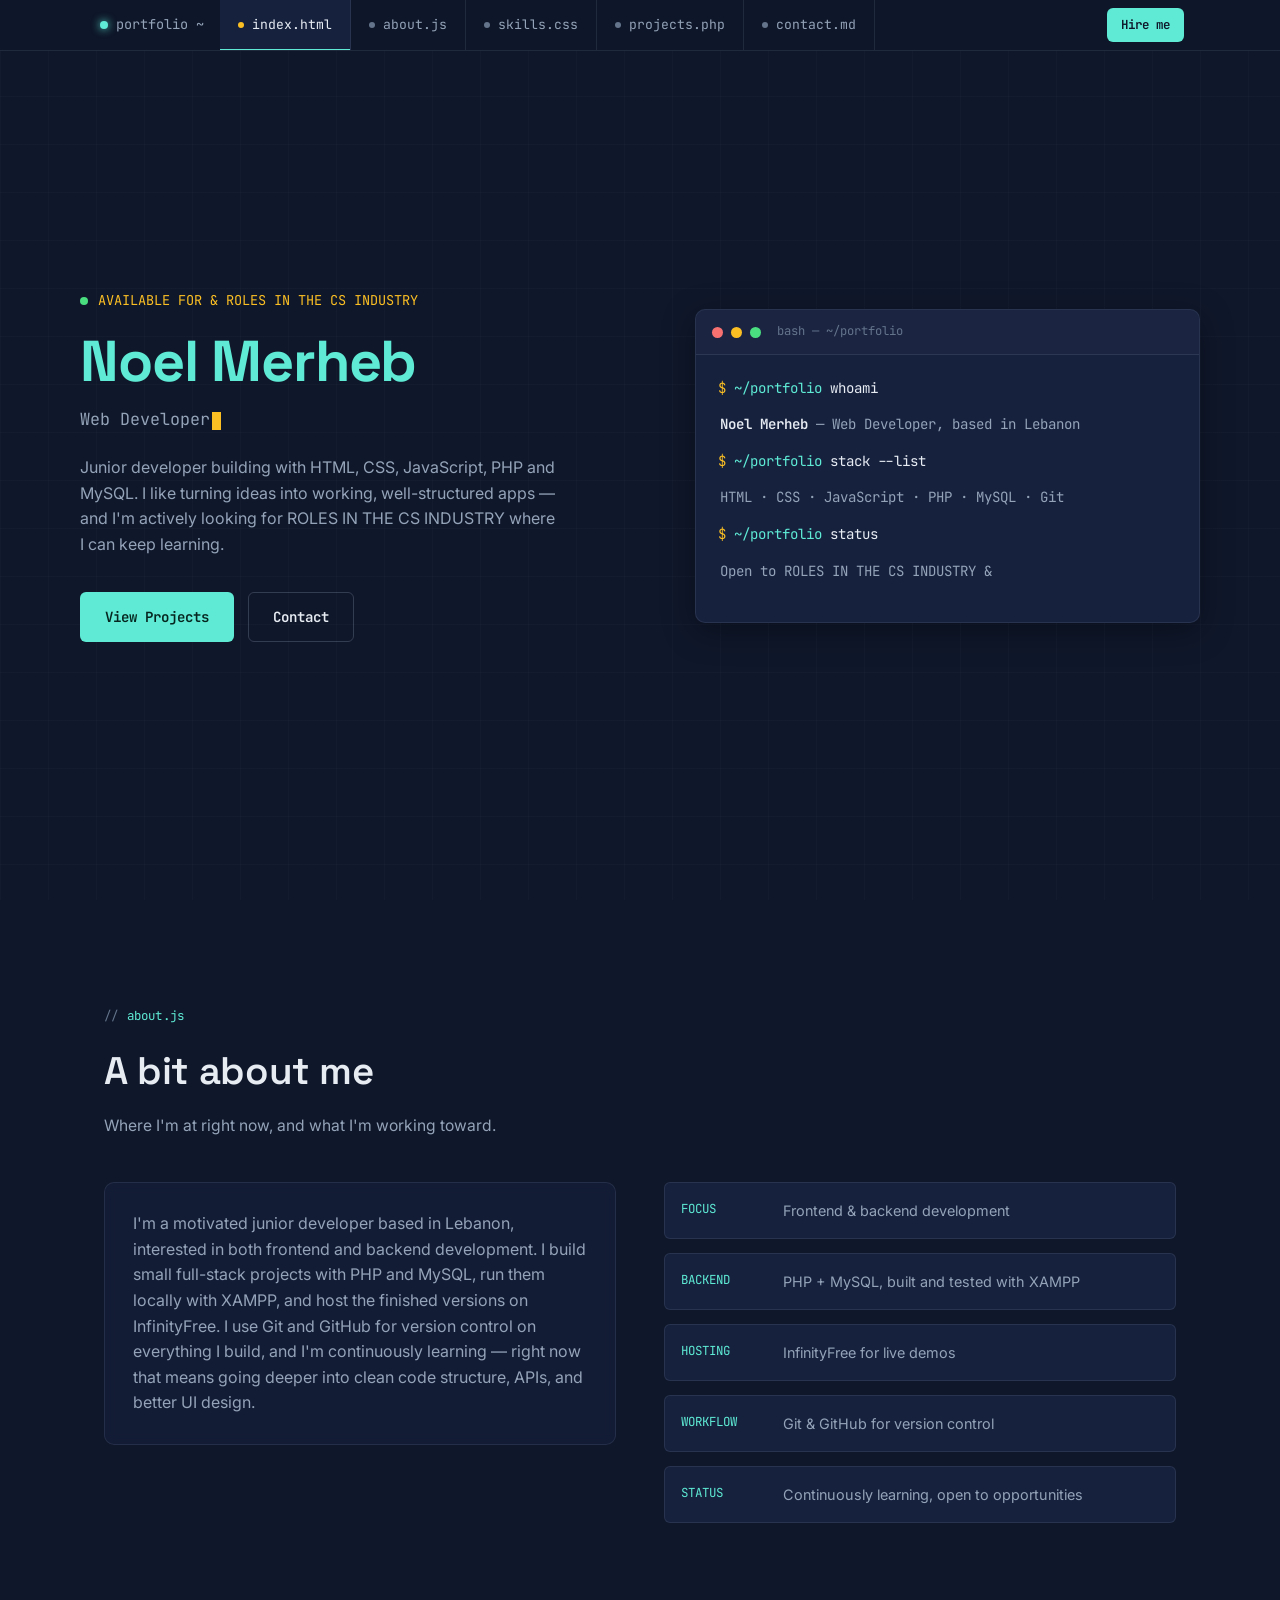
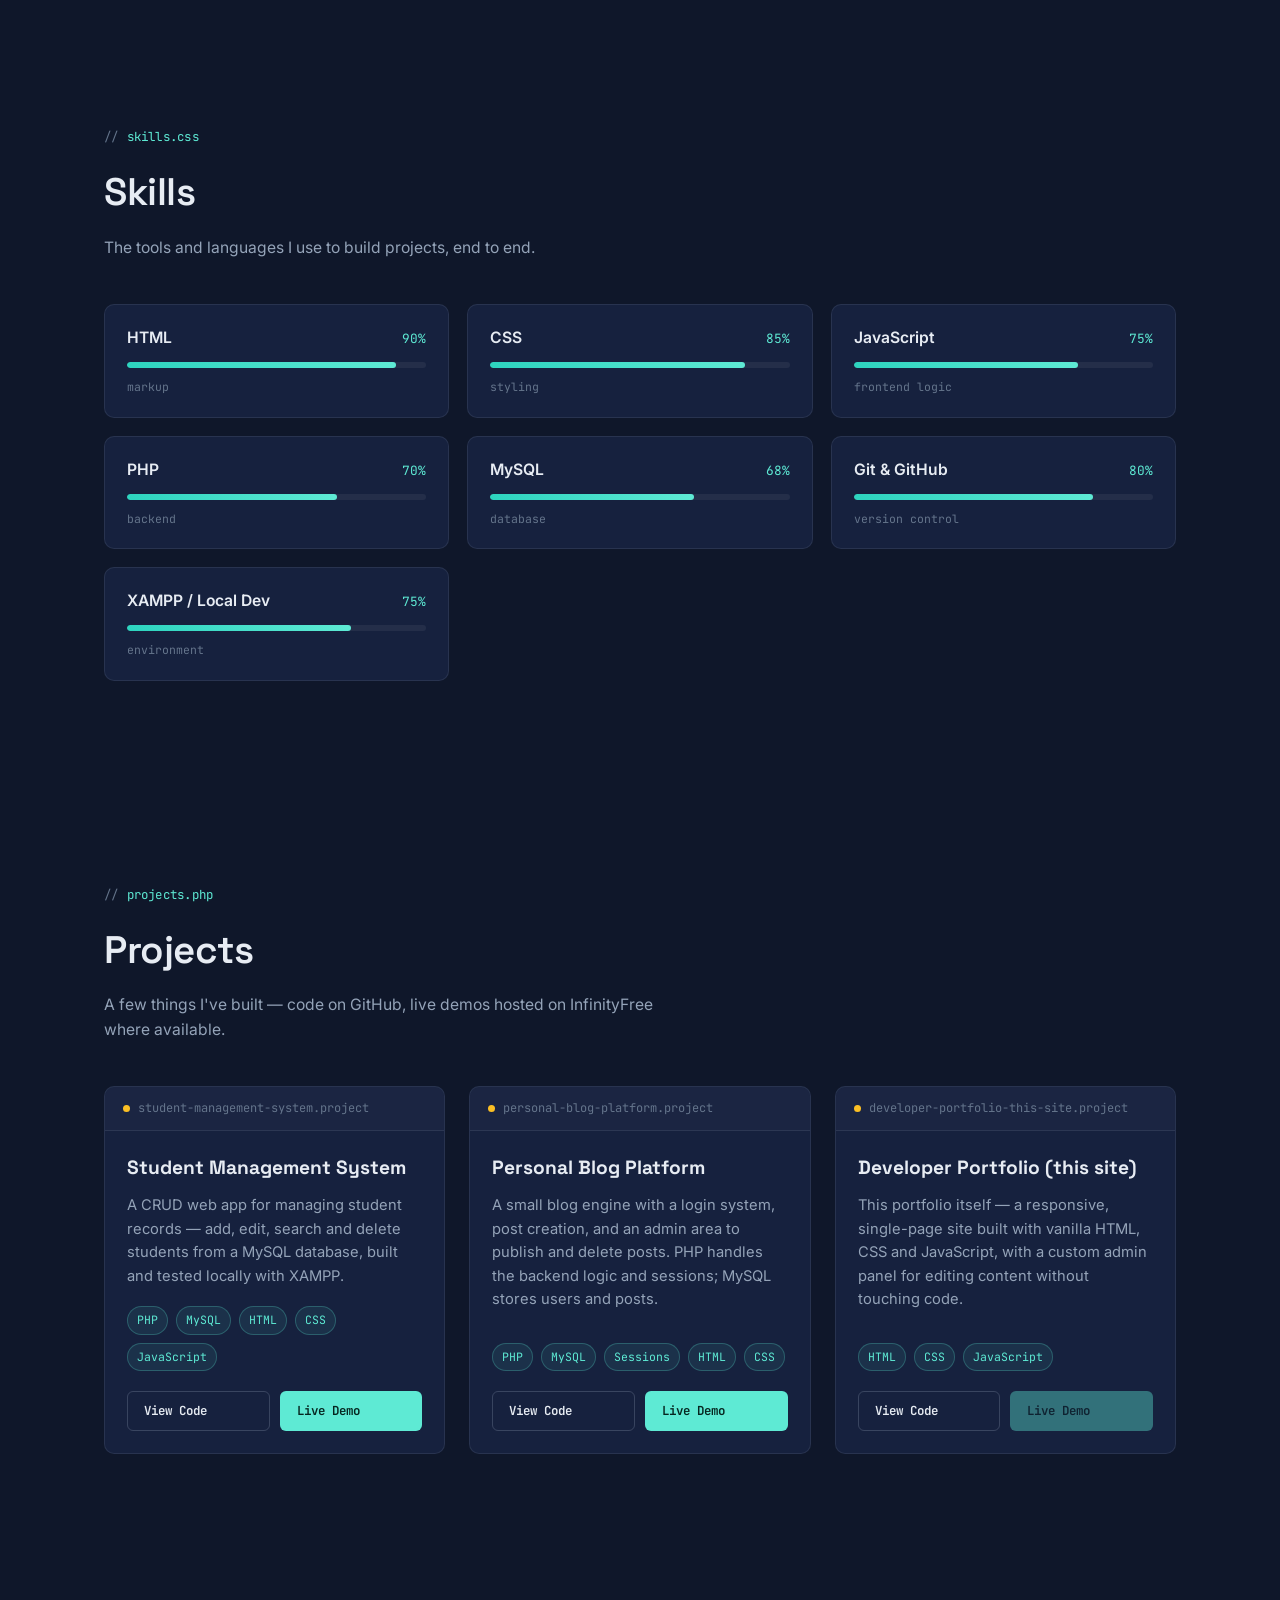
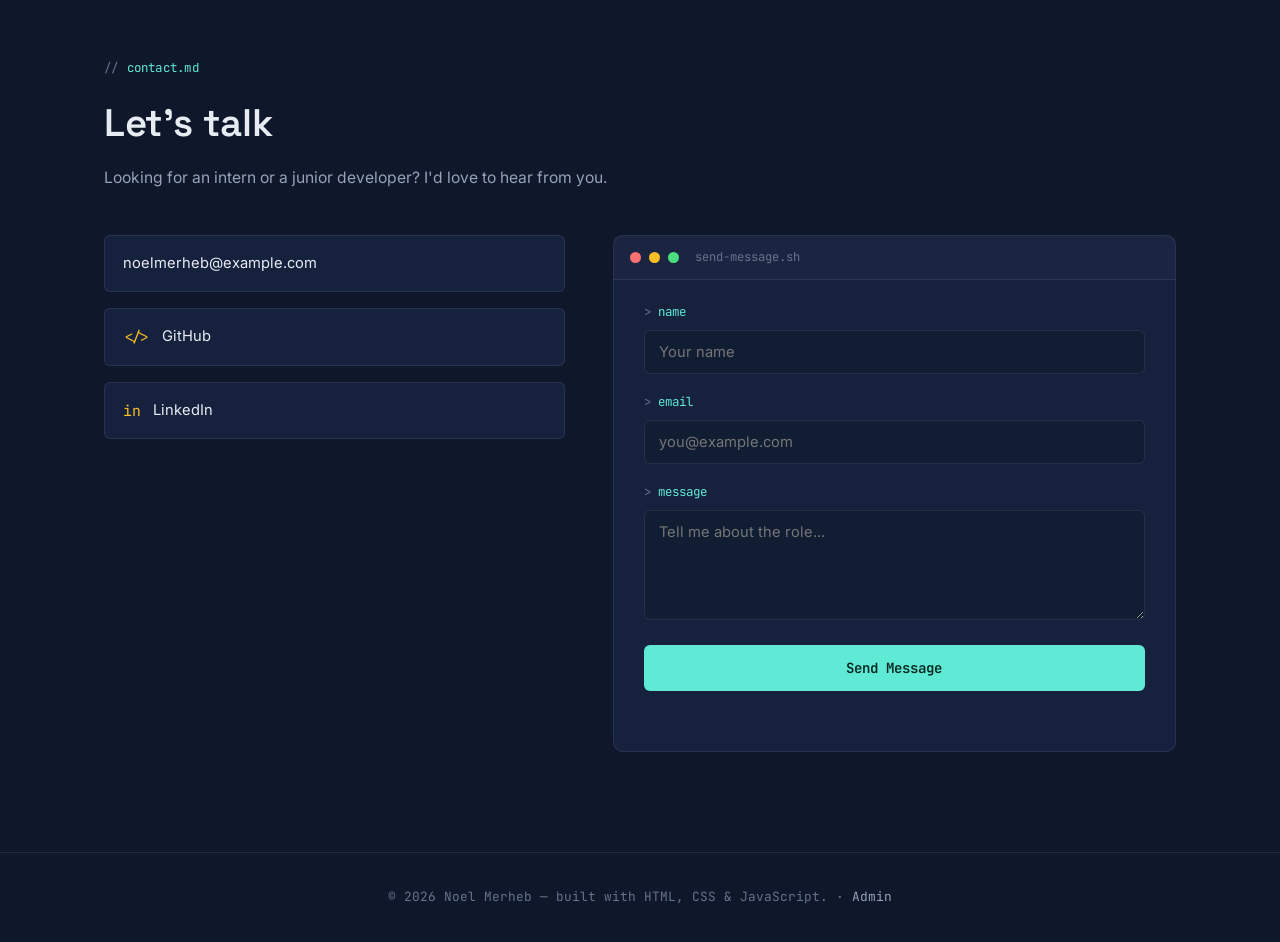
==== index.html @ 2f12182f "Add files via upload" ====
<!DOCTYPE html>
<html lang="en">
<head>
<meta charset="UTF-8">
<meta name="viewport" content="width=device-width, initial-scale=1.0">
<title>Noel Merheb — Web Developer</title>
<meta name="description" content="Portfolio of Noel Merheb, a junior web developer from Lebanon working with HTML, CSS, JavaScript, PHP and MySQL.">
<link rel="preconnect" href="https://fonts.googleapis.com">
<link href="https://fonts.googleapis.com/css2?family=Space+Grotesk:wght@500;600;700&family=Inter:wght@400;500;600&family=JetBrains+Mono:wght@400;500;600&display=swap" rel="stylesheet">
<link rel="stylesheet" href="style.css">
</head>
<body>

<div class="tabbar-wrap">
  <nav class="tabbar" id="tabbar">
    <div class="brand"><span class="dot"></span><span class="full">portfolio</span>~</div>
    <a class="tab active" data-target="home" href="#home"><span class="file-dot"></span>index.html</a>
    <a class="tab" data-target="about" href="#about"><span class="file-dot"></span>about.js</a>
    <a class="tab" data-target="skills" href="#skills"><span class="file-dot"></span>skills.css</a>
    <a class="tab" data-target="projects" href="#projects"><span class="file-dot"></span>projects.php</a>
    <a class="tab" data-target="contact" href="#contact"><span class="file-dot"></span>contact.md</a>
    <a class="cta-mini" href="#contact">Hire me</a>
  </nav>
</div>

<!-- ================= HERO ================= -->
<section id="home" class="hero container">
  <div class="hero-copy">
    <div class="kicker"><span class="pulse"></span>AVAILABLE FOR &amp; ROLES IN THE CS INDUSTRY</div>
    <h1><span data-field="name">Noel Merheb</span></h1>
    <p class="role"><span data-field="title">Web Developer</span><span class="cursor"></span></p>
    <p class="intro" data-field="heroIntro">Loading...</p>
    <div class="btn-row">
      <a href="#projects" class="btn btn-primary">View Projects</a>
      <a href="#contact" class="btn btn-ghost">Contact</a>
    </div>
  </div>

  <div class="terminal reveal in">
    <div class="terminal-bar">
      <span class="tdot red"></span><span class="tdot yellow"></span><span class="tdot green"></span>
      <span class="tname">bash — ~/portfolio</span>
    </div>
    <div class="terminal-body" id="terminalBody"></div>
  </div>
</section>

<!-- ================= ABOUT ================= -->
<section id="about">
  <div class="container">
    <div class="eyebrow">about.js</div>
    <h2 class="section-title">A bit about me</h2>
    <p class="section-sub">Where I'm at right now, and what I'm working toward.</p>

    <div class="about-grid">
      <div class="about-card reveal">
        <p data-field="aboutText">Loading...</p>
      </div>
      <div class="about-facts">
        <div class="fact reveal"><span class="k">FOCUS</span><span class="v">Frontend &amp; backend development</span></div>
        <div class="fact reveal"><span class="k">BACKEND</span><span class="v">PHP + MySQL, built and tested with XAMPP</span></div>
        <div class="fact reveal"><span class="k">HOSTING</span><span class="v">InfinityFree for live demos</span></div>
        <div class="fact reveal"><span class="k">WORKFLOW</span><span class="v">Git &amp; GitHub for version control</span></div>
        <div class="fact reveal"><span class="k">STATUS</span><span class="v">Continuously learning, open to opportunities</span></div>
      </div>
    </div>
  </div>
</section>

<!-- ================= SKILLS ================= -->
<section id="skills">
  <div class="container">
    <div class="eyebrow">skills.css</div>
    <h2 class="section-title">Skills</h2>
    <p class="section-sub">The tools and languages I use to build projects, end to end.</p>
    <div class="skills-grid" id="skillsGrid"></div>
  </div>
</section>

<!-- ================= PROJECTS ================= -->
<section id="projects">
  <div class="container">
    <div class="eyebrow">projects.php</div>
    <h2 class="section-title">Projects</h2>
    <p class="section-sub">A few things I've built — code on GitHub, live demos hosted on InfinityFree where available.</p>
    <div class="projects-grid" id="projectsGrid"></div>
  </div>
</section>

<!-- ================= CONTACT ================= -->
<section id="contact">
  <div class="container">
    <div class="eyebrow">contact.md</div>
    <h2 class="section-title">Let's talk</h2>
    <p class="section-sub">Looking for an intern or a junior developer? I'd love to hear from you.</p>

    <div class="contact-grid">
      <div class="contact-info">
        <a class="contact-link" data-field="email" href="#"><span class="ico">@</span><span data-field="email">email</span></a>
        <a class="contact-link" data-field="github" href="#" target="_blank" rel="noopener"><span class="ico">&lt;/&gt;</span>GitHub</a>
        <a class="contact-link" data-field="linkedin" href="#" target="_blank" rel="noopener"><span class="ico">in</span>LinkedIn</a>
      </div>

      <div class="form-card reveal">
        <div class="terminal-bar">
          <span class="tdot red"></span><span class="tdot yellow"></span><span class="tdot green"></span>
          <span class="tname">send-message.sh</span>
        </div>
        <form id="contactForm" novalidate>
          <div class="field">
            <label for="name">name</label>
            <input type="text" id="name" name="name" placeholder="Your name" required>
          </div>
          <div class="field">
            <label for="email">email</label>
            <input type="email" id="email" name="email" placeholder="you@example.com" required>
          </div>
          <div class="field">
            <label for="message">message</label>
            <textarea id="message" name="message" placeholder="Tell me about the role..." required></textarea>
          </div>
          <button type="submit" class="btn btn-primary btn-block">Send Message</button>
          <p class="form-status" id="formStatus"></p>
        </form>
      </div>
    </div>
  </div>
</section>

<footer>
  <div class="container">
    &copy; <span id="year"></span> <span data-field="name">Noel Merheb</span> — built with HTML, CSS &amp; JavaScript. ·
    <a href="admin.html">Admin</a>
  </div>
</footer>

<script src="script.js"></script>
</body>
</html>
---- style.css ----
/* =========================================================
   Noel Merheb — Developer Portfolio
   Design system: "IDE" theme — deep slate editor background,
   teal/amber syntax-inspired accents, mono utility face for
   structure, tab-bar navigation that mirrors an open editor.
   ========================================================= */

:root {
  /* Color tokens */
  --bg: #0f172a;
  --bg-soft: #111d33;
  --surface: #16213e;
  --surface-glass: rgba(22, 33, 62, 0.6);
  --border: rgba(148, 163, 184, 0.14);
  --border-strong: rgba(148, 163, 184, 0.28);

  --text: #e7ecf3;
  --text-muted: #94a3b8;
  --text-faint: #64748b;

  --accent: #5eead4;       /* teal — "string" */
  --accent-dim: #2dd4bf;
  --accent-2: #fbbf24;     /* amber — "keyword" */
  --accent-2-dim: #f59e0b;
  --danger: #f87171;
  --ok: #4ade80;

  /* Type */
  --font-display: 'Space Grotesk', 'Segoe UI', sans-serif;
  --font-body: 'Inter', 'Segoe UI', sans-serif;
  --font-mono: 'JetBrains Mono', 'Courier New', monospace;

  /* Layout */
  --max-w: 1120px;
  --radius: 10px;
  --radius-sm: 6px;
  --shadow-glass: 0 8px 32px rgba(0, 0, 0, 0.35);
}

* { margin: 0; padding: 0; box-sizing: border-box; }

html {
  scroll-behavior: smooth;
}

@media (prefers-reduced-motion: reduce) {
  html { scroll-behavior: auto; }
  *, *::before, *::after {
    animation-duration: 0.001ms !important;
    animation-iteration-count: 1 !important;
    transition-duration: 0.001ms !important;
  }
}

body {
  background: var(--bg);
  color: var(--text);
  font-family: var(--font-body);
  line-height: 1.6;
  -webkit-font-smoothing: antialiased;
  overflow-x: hidden;
}

body::before {
  /* faint grid, like an editor's guide lines */
  content: "";
  position: fixed;
  inset: 0;
  background-image:
    linear-gradient(rgba(148, 163, 184, 0.035) 1px, transparent 1px),
    linear-gradient(90deg, rgba(148, 163, 184, 0.035) 1px, transparent 1px);
  background-size: 48px 48px;
  pointer-events: none;
  z-index: 0;
}

a { color: inherit; text-decoration: none; }
ul { list-style: none; }
img { max-width: 100%; display: block; }
button { font-family: inherit; cursor: pointer; }

::selection { background: var(--accent); color: #0f172a; }

:focus-visible {
  outline: 2px solid var(--accent);
  outline-offset: 3px;
  border-radius: 4px;
}

.container {
  max-width: var(--max-w);
  margin: 0 auto;
  padding: 0 24px;
  position: relative;
  z-index: 1;
}

.eyebrow {
  font-family: var(--font-mono);
  font-size: 0.78rem;
  color: var(--accent);
  letter-spacing: 0.02em;
  display: inline-flex;
  align-items: center;
  gap: 8px;
  margin-bottom: 14px;
}
.eyebrow::before { content: "//"; color: var(--text-faint); }

.section-title {
  font-family: var(--font-display);
  font-size: clamp(1.7rem, 3vw, 2.4rem);
  font-weight: 600;
  letter-spacing: -0.01em;
  margin-bottom: 12px;
}

.section-sub {
  color: var(--text-muted);
  max-width: 560px;
  margin-bottom: 44px;
  font-size: 0.98rem;
}

section { position: relative; z-index: 1; padding: 100px 0; }

/* ============ TAB-BAR NAVIGATION (signature element) ============ */
.tabbar-wrap {
  position: sticky;
  top: 0;
  z-index: 50;
  background: rgba(15, 23, 42, 0.85);
  backdrop-filter: blur(10px);
  border-bottom: 1px solid var(--border);
}

.tabbar {
  max-width: var(--max-w);
  margin: 0 auto;
  display: flex;
  align-items: stretch;
  padding: 0 16px;
  overflow-x: auto;
  scrollbar-width: none;
}
.tabbar::-webkit-scrollbar { display: none; }

.tabbar .brand {
  display: flex;
  align-items: center;
  gap: 8px;
  padding: 14px 16px 14px 4px;
  font-family: var(--font-mono);
  font-size: 0.85rem;
  color: var(--text-muted);
  white-space: nowrap;
}
.tabbar .brand .dot {
  width: 8px; height: 8px; border-radius: 50%;
  background: var(--accent);
  box-shadow: 0 0 8px var(--accent);
}

.tab {
  font-family: var(--font-mono);
  font-size: 0.82rem;
  color: var(--text-muted);
  padding: 14px 18px;
  display: flex;
  align-items: center;
  gap: 8px;
  border-right: 1px solid var(--border);
  white-space: nowrap;
  position: relative;
  transition: color 0.2s ease, background 0.2s ease;
}
.tab:hover { color: var(--text); background: rgba(255,255,255,0.03); }
.tab .file-dot { width: 6px; height: 6px; border-radius: 50%; background: var(--text-faint); }

.tab.active { color: var(--text); background: var(--surface); }
.tab.active .file-dot { background: var(--accent-2); }
.tab.active::after {
  content: "";
  position: absolute;
  left: 0; right: 0; bottom: -1px;
  height: 2px;
  background: var(--accent);
}

.tabbar .cta-mini {
  margin-left: auto;
  align-self: center;
  font-family: var(--font-mono);
  font-size: 0.78rem;
  color: var(--bg);
  background: var(--accent);
  padding: 7px 14px;
  border-radius: 6px;
  white-space: nowrap;
  font-weight: 600;
}

.tabbar .nav-toggle {
  display: none;
}

/* ============ HERO / TERMINAL ============ */
.hero {
  padding: 90px 0 110px;
  display: grid;
  grid-template-columns: 1.05fr 0.95fr;
  gap: 56px;
  align-items: center;
  min-height: calc(100vh - 49px);
}

.hero-copy .kicker {
  font-family: var(--font-mono);
  color: var(--accent-2);
  font-size: 0.85rem;
  margin-bottom: 18px;
  display: flex;
  align-items: center;
  gap: 10px;
}
.hero-copy .kicker .pulse {
  width: 8px; height: 8px; border-radius: 50%;
  background: var(--ok);
  box-shadow: 0 0 0 0 rgba(74, 222, 128, 0.6);
  animation: pulse 2s infinite;
}
@keyframes pulse {
  0% { box-shadow: 0 0 0 0 rgba(74, 222, 128, 0.5); }
  70% { box-shadow: 0 0 0 8px rgba(74, 222, 128, 0); }
  100% { box-shadow: 0 0 0 0 rgba(74, 222, 128, 0); }
}

.hero-copy h1 {
  font-family: var(--font-display);
  font-weight: 700;
  font-size: clamp(2.4rem, 5vw, 3.6rem);
  line-height: 1.08;
  letter-spacing: -0.02em;
  margin-bottom: 14px;
}
.hero-copy h1 span { color: var(--accent); }

.hero-copy .role {
  font-family: var(--font-mono);
  color: var(--text-muted);
  font-size: 1.05rem;
  margin-bottom: 22px;
}
.hero-copy .role .cursor {
  display: inline-block;
  width: 9px; height: 1.1em;
  background: var(--accent-2);
  margin-left: 2px;
  vertical-align: text-bottom;
  animation: blink 1s steps(1) infinite;
}
@keyframes blink { 50% { opacity: 0; } }

.hero-copy p.intro {
  color: var(--text-muted);
  max-width: 480px;
  margin-bottom: 34px;
  font-size: 1rem;
}

.btn-row { display: flex; gap: 14px; flex-wrap: wrap; }

.btn {
  font-family: var(--font-mono);
  font-size: 0.88rem;
  font-weight: 600;
  padding: 13px 24px;
  border-radius: var(--radius-sm);
  border: 1px solid transparent;
  display: inline-flex;
  align-items: center;
  gap: 8px;
  transition: transform 0.15s ease, box-shadow 0.15s ease, background 0.15s ease, border-color 0.15s ease;
}
.btn:hover { transform: translateY(-2px); }
.btn-primary { background: var(--accent); color: #06251f; }
.btn-primary:hover { box-shadow: 0 8px 24px rgba(94, 234, 212, 0.25); }
.btn-ghost {
  background: transparent;
  color: var(--text);
  border-color: var(--border-strong);
}
.btn-ghost:hover { border-color: var(--accent); color: var(--accent); }
.btn-small { padding: 9px 16px; font-size: 0.78rem; }
.btn-block { width: 100%; justify-content: center; }
.btn-danger { background: transparent; color: var(--danger); border-color: rgba(248,113,113,0.4); }
.btn-danger:hover { background: rgba(248,113,113,0.08); }

/* terminal window */
.terminal {
  background: var(--surface);
  border: 1px solid var(--border);
  border-radius: var(--radius);
  box-shadow: var(--shadow-glass);
  overflow: hidden;
}
.terminal-bar {
  display: flex;
  align-items: center;
  gap: 8px;
  padding: 12px 16px;
  background: rgba(255,255,255,0.02);
  border-bottom: 1px solid var(--border);
}
.terminal-bar .tdot { width: 11px; height: 11px; border-radius: 50%; }
.tdot.red { background: #f87171; }
.tdot.yellow { background: #fbbf24; }
.tdot.green { background: #4ade80; }
.terminal-bar .tname {
  margin-left: 8px;
  font-family: var(--font-mono);
  font-size: 0.76rem;
  color: var(--text-faint);
}
.terminal-body {
  padding: 22px 22px 26px;
  font-family: var(--font-mono);
  font-size: 0.88rem;
  min-height: 260px;
}
.terminal-body .line { margin-bottom: 14px; }
.terminal-body .prompt { color: var(--accent-2); }
.terminal-body .path { color: var(--accent); }
.terminal-body .out { color: var(--text-muted); padding-left: 2px; }
.terminal-body .out strong { color: var(--text); font-weight: 600; }
.typed-cursor {
  display: inline-block; width: 8px; height: 1em;
  background: var(--accent);
  vertical-align: text-bottom;
  animation: blink 0.9s steps(1) infinite;
}

/* ============ ABOUT ============ */
.about-grid {
  display: grid;
  grid-template-columns: 1fr 1fr;
  gap: 48px;
  align-items: start;
}
.about-card {
  background: var(--surface-glass);
  border: 1px solid var(--border);
  border-radius: var(--radius);
  padding: 28px;
  backdrop-filter: blur(6px);
}
.about-card p { color: var(--text-muted); margin-bottom: 14px; }
.about-card p:last-child { margin-bottom: 0; }
.about-facts {
  display: grid;
  gap: 14px;
}
.fact {
  display: flex;
  gap: 14px;
  padding: 16px;
  border: 1px solid var(--border);
  border-radius: var(--radius-sm);
  background: var(--surface);
}
.fact .k {
  font-family: var(--font-mono);
  color: var(--accent);
  font-size: 0.78rem;
  min-width: 88px;
}
.fact .v { color: var(--text-muted); font-size: 0.9rem; }

/* ============ SKILLS ============ */
.skills-grid {
  display: grid;
  grid-template-columns: repeat(auto-fit, minmax(260px, 1fr));
  gap: 18px;
}
.skill-card {
  background: var(--surface);
  border: 1px solid var(--border);
  border-radius: var(--radius);
  padding: 20px 22px;
  transition: border-color 0.2s ease, transform 0.2s ease;
}
.skill-card:hover { border-color: var(--border-strong); transform: translateY(-3px); }
.skill-head {
  display: flex;
  justify-content: space-between;
  align-items: baseline;
  margin-bottom: 12px;
}
.skill-head .name { font-weight: 600; font-size: 0.98rem; }
.skill-head .pct { font-family: var(--font-mono); font-size: 0.8rem; color: var(--accent); }
.skill-bar-track {
  height: 6px;
  border-radius: 4px;
  background: rgba(255,255,255,0.06);
  overflow: hidden;
}
.skill-bar-fill {
  height: 100%;
  border-radius: 4px;
  background: linear-gradient(90deg, var(--accent-dim), var(--accent));
  width: 0%;
  transition: width 1.1s cubic-bezier(.2,.8,.2,1);
}
.skill-tag {
  font-family: var(--font-mono);
  font-size: 0.72rem;
  color: var(--text-faint);
  margin-top: 10px;
  display: block;
}

/* ============ PROJECTS ============ */
.projects-grid {
  display: grid;
  grid-template-columns: repeat(auto-fit, minmax(320px, 1fr));
  gap: 24px;
}
.project-card {
  background: var(--surface);
  border: 1px solid var(--border);
  border-radius: var(--radius);
  overflow: hidden;
  display: flex;
  flex-direction: column;
  transition: transform 0.2s ease, border-color 0.2s ease;
}
.project-card:hover { transform: translateY(-4px); border-color: var(--border-strong); }
.project-file-head {
  display: flex;
  align-items: center;
  gap: 8px;
  padding: 12px 18px;
  border-bottom: 1px solid var(--border);
  background: rgba(255,255,255,0.02);
  font-family: var(--font-mono);
  font-size: 0.75rem;
  color: var(--text-faint);
}
.project-file-head .dot { width: 7px; height: 7px; border-radius: 50%; background: var(--accent-2); }
.project-body { padding: 22px; flex: 1; display: flex; flex-direction: column; }
.project-body h3 {
  font-family: var(--font-display);
  font-size: 1.2rem;
  margin-bottom: 10px;
}
.project-body p {
  color: var(--text-muted);
  font-size: 0.92rem;
  margin-bottom: 18px;
  flex: 1;
}
.tech-tags { display: flex; flex-wrap: wrap; gap: 8px; margin-bottom: 20px; }
.tech-tag {
  font-family: var(--font-mono);
  font-size: 0.72rem;
  color: var(--accent);
  background: rgba(94, 234, 212, 0.08);
  border: 1px solid rgba(94, 234, 212, 0.25);
  padding: 4px 9px;
  border-radius: 20px;
}
.project-actions { display: flex; gap: 10px; }
.project-actions .btn { flex: 1; }

/* ============ CONTACT ============ */
.contact-grid {
  display: grid;
  grid-template-columns: 0.9fr 1.1fr;
  gap: 48px;
}
.contact-info { display: flex; flex-direction: column; gap: 16px; }
.contact-link {
  display: flex;
  align-items: center;
  gap: 12px;
  padding: 16px 18px;
  border: 1px solid var(--border);
  border-radius: var(--radius-sm);
  background: var(--surface);
  font-size: 0.92rem;
  transition: border-color 0.2s ease, color 0.2s ease;
}
.contact-link:hover { border-color: var(--accent); color: var(--accent); }
.contact-link .ico { font-family: var(--font-mono); color: var(--accent-2); }

.form-card {
  background: var(--surface);
  border: 1px solid var(--border);
  border-radius: var(--radius);
  padding: 30px;
}
.form-card .terminal-bar { margin: -30px -30px 22px; }
.field { margin-bottom: 18px; }
.field label {
  display: block;
  font-family: var(--font-mono);
  font-size: 0.78rem;
  color: var(--accent);
  margin-bottom: 8px;
}
.field label::before { content: "> "; color: var(--text-faint); }
.field input, .field textarea {
  width: 100%;
  background: var(--bg-soft);
  border: 1px solid var(--border);
  border-radius: var(--radius-sm);
  padding: 12px 14px;
  color: var(--text);
  font-family: var(--font-body);
  font-size: 0.92rem;
  transition: border-color 0.2s ease;
}
.field input:focus, .field textarea:focus {
  border-color: var(--accent);
  outline: none;
}
.field textarea { resize: vertical; min-height: 110px; }
.form-status {
  margin-top: 14px;
  font-family: var(--font-mono);
  font-size: 0.82rem;
  min-height: 1.2em;
}
.form-status.ok { color: var(--ok); }
.form-status.err { color: var(--danger); }

/* ============ FOOTER ============ */
footer {
  padding: 34px 0;
  border-top: 1px solid var(--border);
  text-align: center;
  color: var(--text-faint);
  font-family: var(--font-mono);
  font-size: 0.8rem;
}
footer a { color: var(--text-muted); }
footer a:hover { color: var(--accent); }

/* ============ SCROLL REVEAL ============ */
.reveal {
  opacity: 0;
  transform: translateY(18px);
  transition: opacity 0.6s ease, transform 0.6s ease;
}
.reveal.in { opacity: 1; transform: none; }

/* ============ RESPONSIVE ============ */
@media (max-width: 900px) {
  .hero { grid-template-columns: 1fr; padding-top: 50px; min-height: auto; }
  .about-grid, .contact-grid { grid-template-columns: 1fr; }
  .form-card .terminal-bar { margin: -30px -30px 22px; }
}

@media (max-width: 560px) {
  section { padding: 70px 0; }
  .tabbar .brand span.full { display: none; }
  .btn-row { width: 100%; }
  .btn-row .btn { flex: 1; justify-content: center; }
}
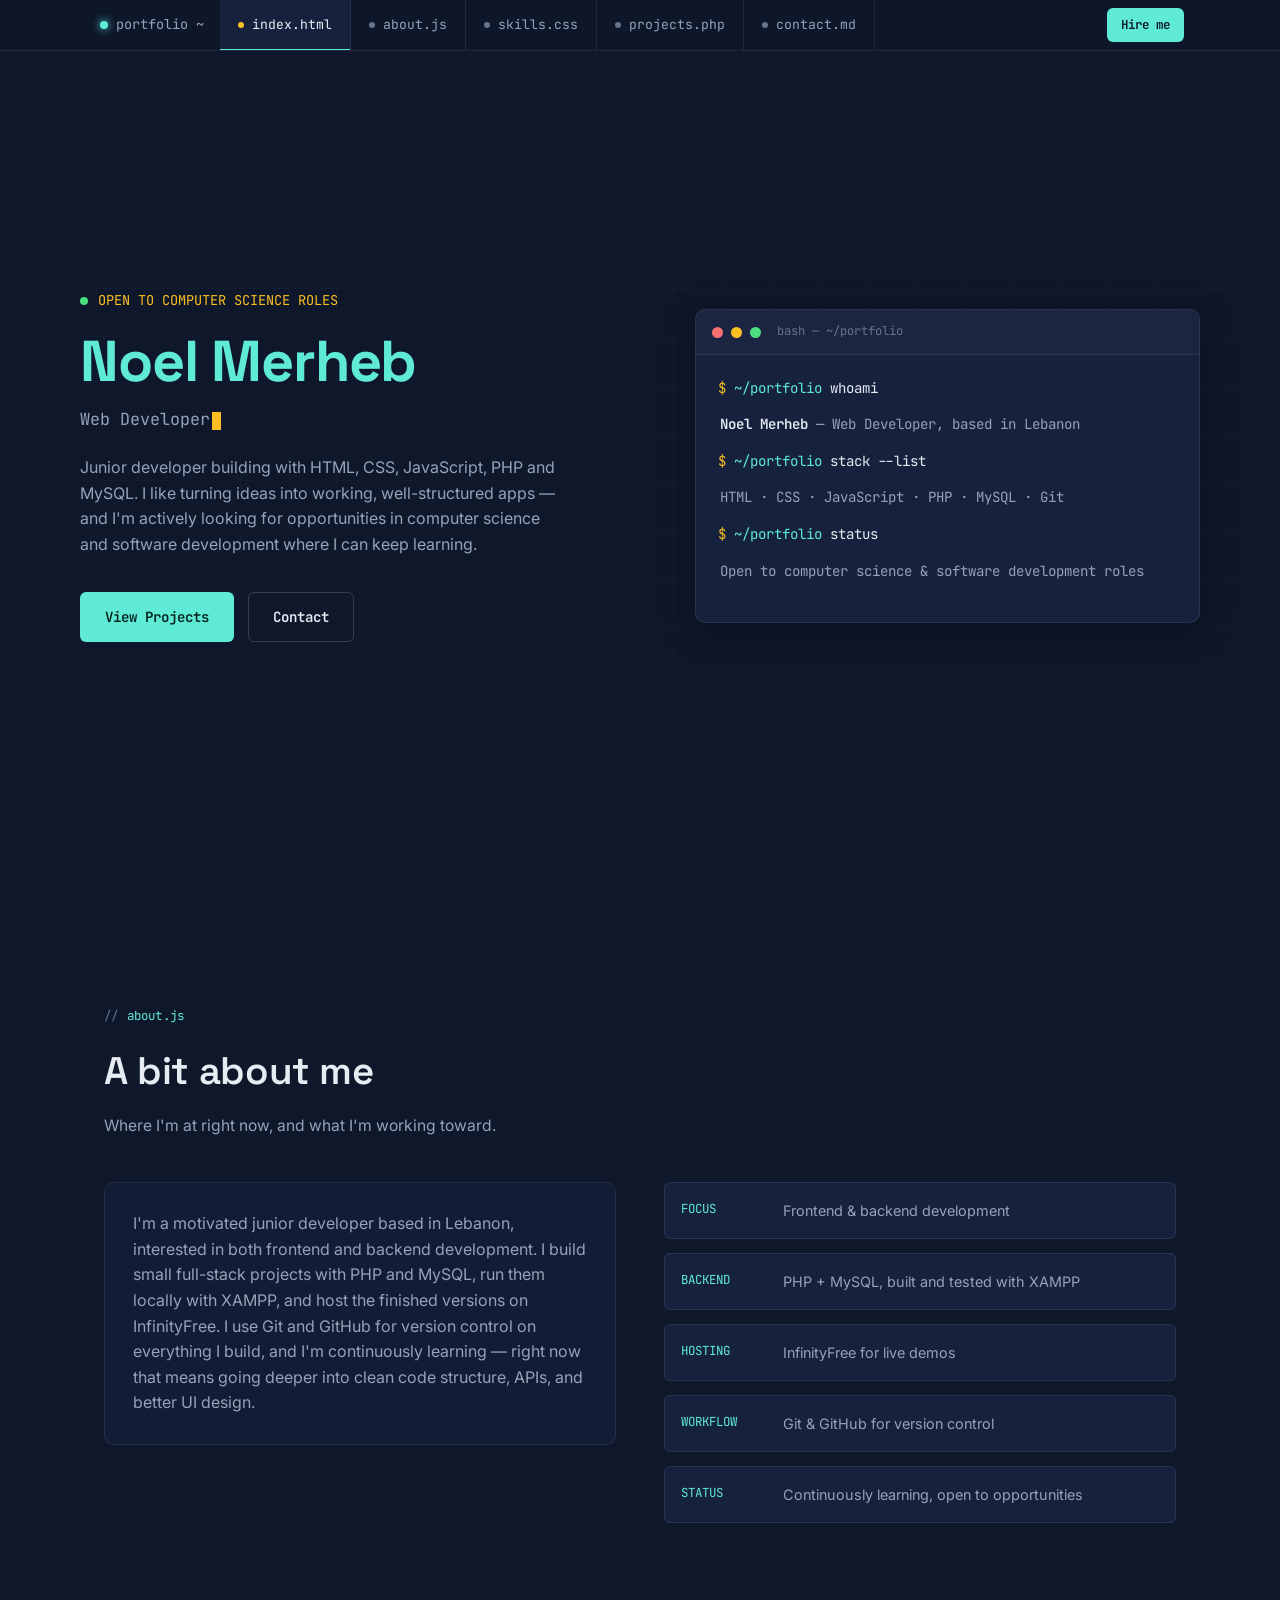
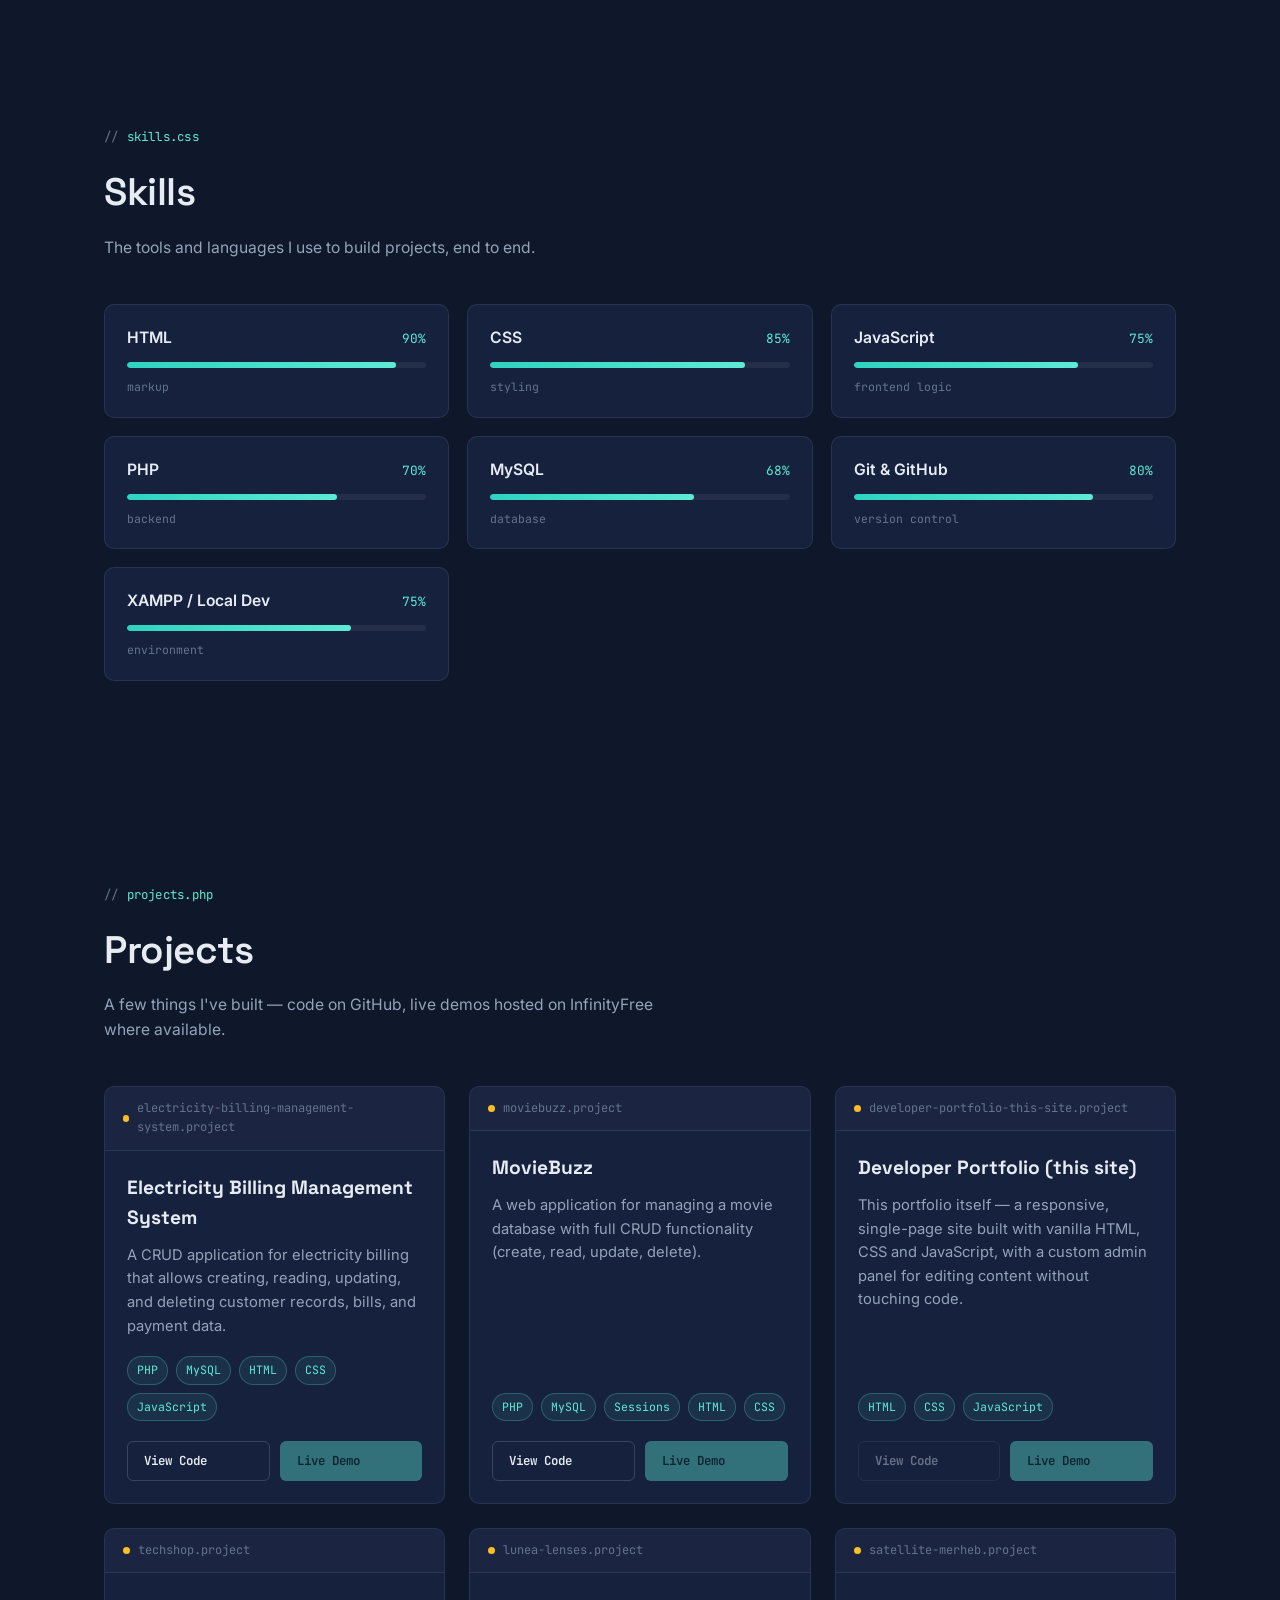
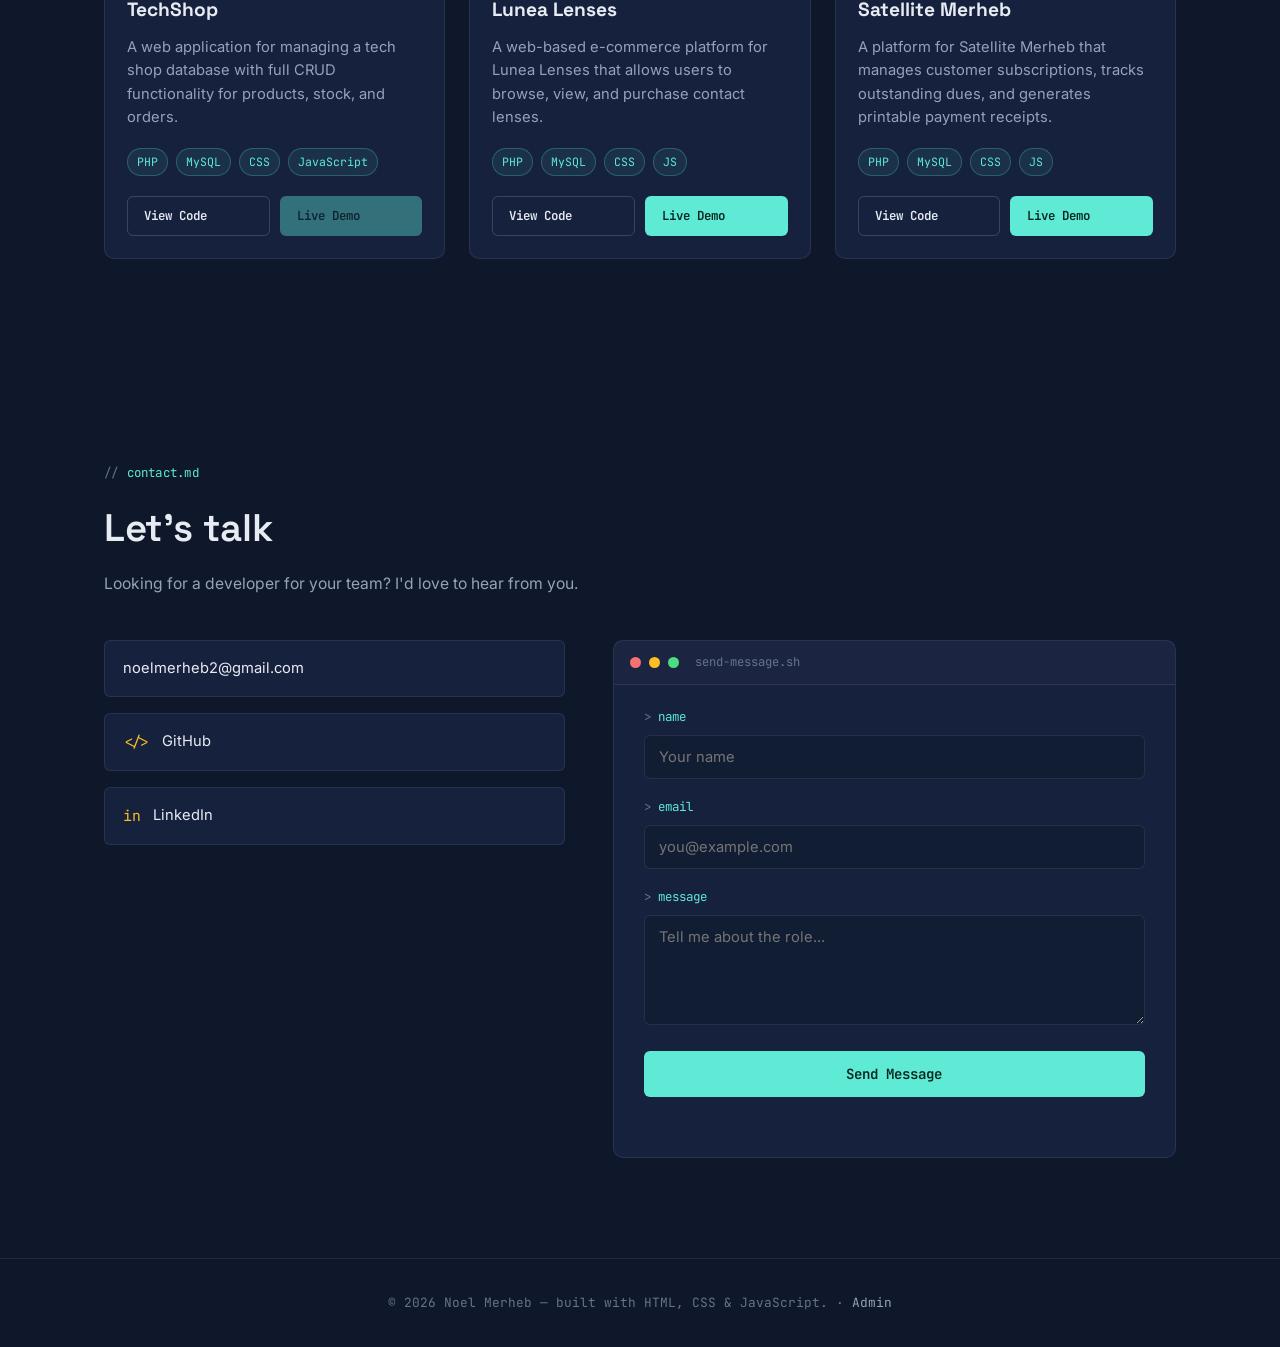
==== commit 70f11b48: "Add files via upload" ====
--- a/index.html
+++ b/index.html
@@ -26,7 +26,7 @@
 <!-- ================= HERO ================= -->
 <section id="home" class="hero container">
   <div class="hero-copy">
-    <div class="kicker"><span class="pulse"></span>AVAILABLE FOR &amp; ROLES IN THE CS INDUSTRY</div>
+    <div class="kicker"><span class="pulse"></span>OPEN TO COMPUTER SCIENCE ROLES</div>
     <h1><span data-field="name">Noel Merheb</span></h1>
     <p class="role"><span data-field="title">Web Developer</span><span class="cursor"></span></p>
     <p class="intro" data-field="heroIntro">Loading...</p>
@@ -92,7 +92,7 @@
   <div class="container">
     <div class="eyebrow">contact.md</div>
     <h2 class="section-title">Let's talk</h2>
-    <p class="section-sub">Looking for an intern or a junior developer? I'd love to hear from you.</p>
+    <p class="section-sub">Looking for a developer for your team? I'd love to hear from you.</p>
 
     <div class="contact-grid">
       <div class="contact-info">
--- a/style.css
+++ b/style.css
@@ -566,4 +566,9 @@
   .tabbar .brand span.full { display: none; }
   .btn-row { width: 100%; }
   .btn-row .btn { flex: 1; justify-content: center; }
-}
+  .projects-grid { grid-template-columns: 1fr; }
+  .form-card { padding: 22px; }
+  .form-card .terminal-bar { margin: -22px -22px 20px; }
+  .terminal-body { padding: 18px; font-size: 0.82rem; }
+  .hero { padding-top: 36px; }
+}
